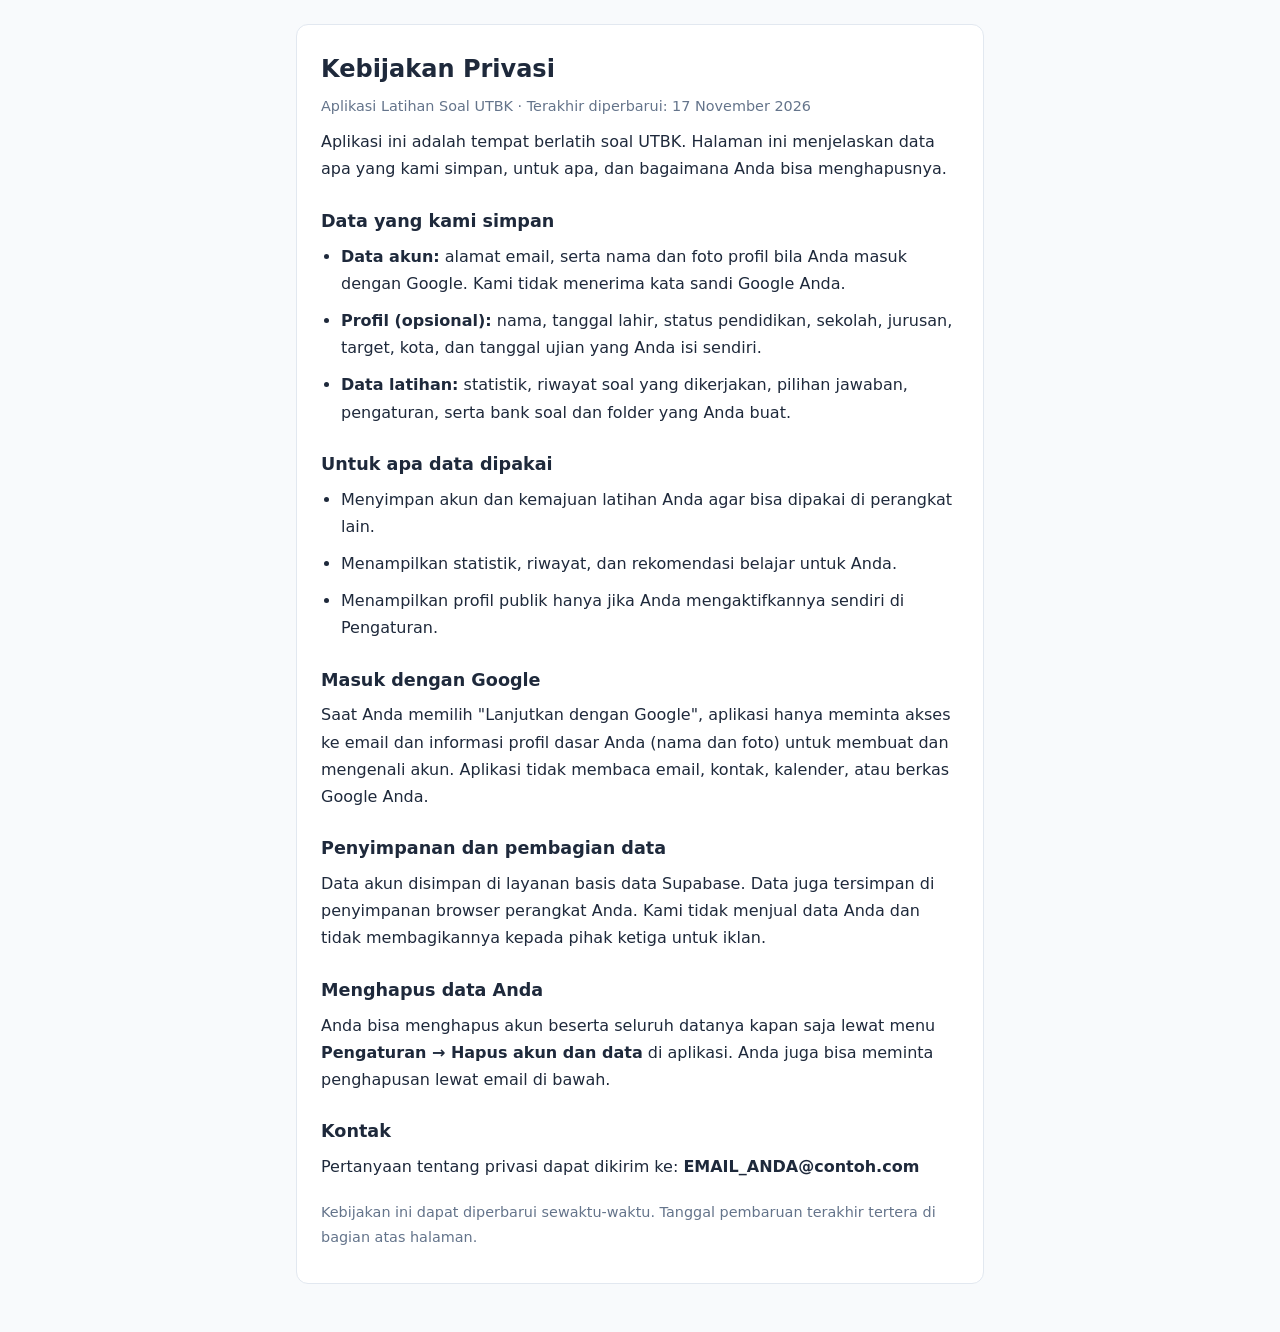
==== privasi.html @ 01bdd85f "Add files via upload" ====
<!DOCTYPE html>
<html lang="id">
<head>
<meta charset="UTF-8">
<meta name="viewport" content="width=device-width, initial-scale=1">
<title>Kebijakan Privasi - Latihan Soal UTBK</title>
<style>
  :root{--text:#1e293b;--muted:#64748b;--bg:#f8fafc;--card:#fff;--border:#e2e8f0;--primary:#2563eb}
  @media (prefers-color-scheme:dark){:root{--text:#e2e8f0;--muted:#94a3b8;--bg:#0f172a;--card:#1e293b;--border:#334155;--primary:#60a5fa}}
  *{box-sizing:border-box}
  body{margin:0;font-family:system-ui,-apple-system,"Segoe UI",Roboto,sans-serif;background:var(--bg);color:var(--text);line-height:1.7}
  main{max-width:720px;margin:0 auto;padding:24px 16px 48px}
  .card{background:var(--card);border:1px solid var(--border);border-radius:12px;padding:24px}
  h1{font-size:1.5rem;margin:0 0 4px}
  h2{font-size:1.1rem;margin:24px 0 6px}
  p,li{margin:0 0 10px}
  ul{padding-left:20px;margin:0 0 10px}
  .muted{color:var(--muted);font-size:.9rem}
  a{color:var(--primary)}
</style>
</head>
<body>
<main>
  <div class="card">
    <h1>Kebijakan Privasi</h1>
    <p class="muted">Aplikasi Latihan Soal UTBK &middot; Terakhir diperbarui: 17 November 2026</p>

    <p>Aplikasi ini adalah tempat berlatih soal UTBK. Halaman ini menjelaskan data apa yang kami simpan, untuk apa, dan bagaimana Anda bisa menghapusnya.</p>

    <h2>Data yang kami simpan</h2>
    <ul>
      <li><strong>Data akun:</strong> alamat email, serta nama dan foto profil bila Anda masuk dengan Google. Kami tidak menerima kata sandi Google Anda.</li>
      <li><strong>Profil (opsional):</strong> nama, tanggal lahir, status pendidikan, sekolah, jurusan, target, kota, dan tanggal ujian yang Anda isi sendiri.</li>
      <li><strong>Data latihan:</strong> statistik, riwayat soal yang dikerjakan, pilihan jawaban, pengaturan, serta bank soal dan folder yang Anda buat.</li>
    </ul>

    <h2>Untuk apa data dipakai</h2>
    <ul>
      <li>Menyimpan akun dan kemajuan latihan Anda agar bisa dipakai di perangkat lain.</li>
      <li>Menampilkan statistik, riwayat, dan rekomendasi belajar untuk Anda.</li>
      <li>Menampilkan profil publik hanya jika Anda mengaktifkannya sendiri di Pengaturan.</li>
    </ul>

    <h2>Masuk dengan Google</h2>
    <p>Saat Anda memilih "Lanjutkan dengan Google", aplikasi hanya meminta akses ke email dan informasi profil dasar Anda (nama dan foto) untuk membuat dan mengenali akun. Aplikasi tidak membaca email, kontak, kalender, atau berkas Google Anda.</p>

    <h2>Penyimpanan dan pembagian data</h2>
    <p>Data akun disimpan di layanan basis data Supabase. Data juga tersimpan di penyimpanan browser perangkat Anda. Kami tidak menjual data Anda dan tidak membagikannya kepada pihak ketiga untuk iklan.</p>

    <h2>Menghapus data Anda</h2>
    <p>Anda bisa menghapus akun beserta seluruh datanya kapan saja lewat menu <strong>Pengaturan &rarr; Hapus akun dan data</strong> di aplikasi. Anda juga bisa meminta penghapusan lewat email di bawah.</p>

    <h2>Kontak</h2>
    <p>Pertanyaan tentang privasi dapat dikirim ke: <strong>EMAIL_ANDA@contoh.com</strong></p>

    <p class="muted" style="margin-top:20px">Kebijakan ini dapat diperbarui sewaktu-waktu. Tanggal pembaruan terakhir tertera di bagian atas halaman.</p>
  </div>
</main>
</body>
</html>
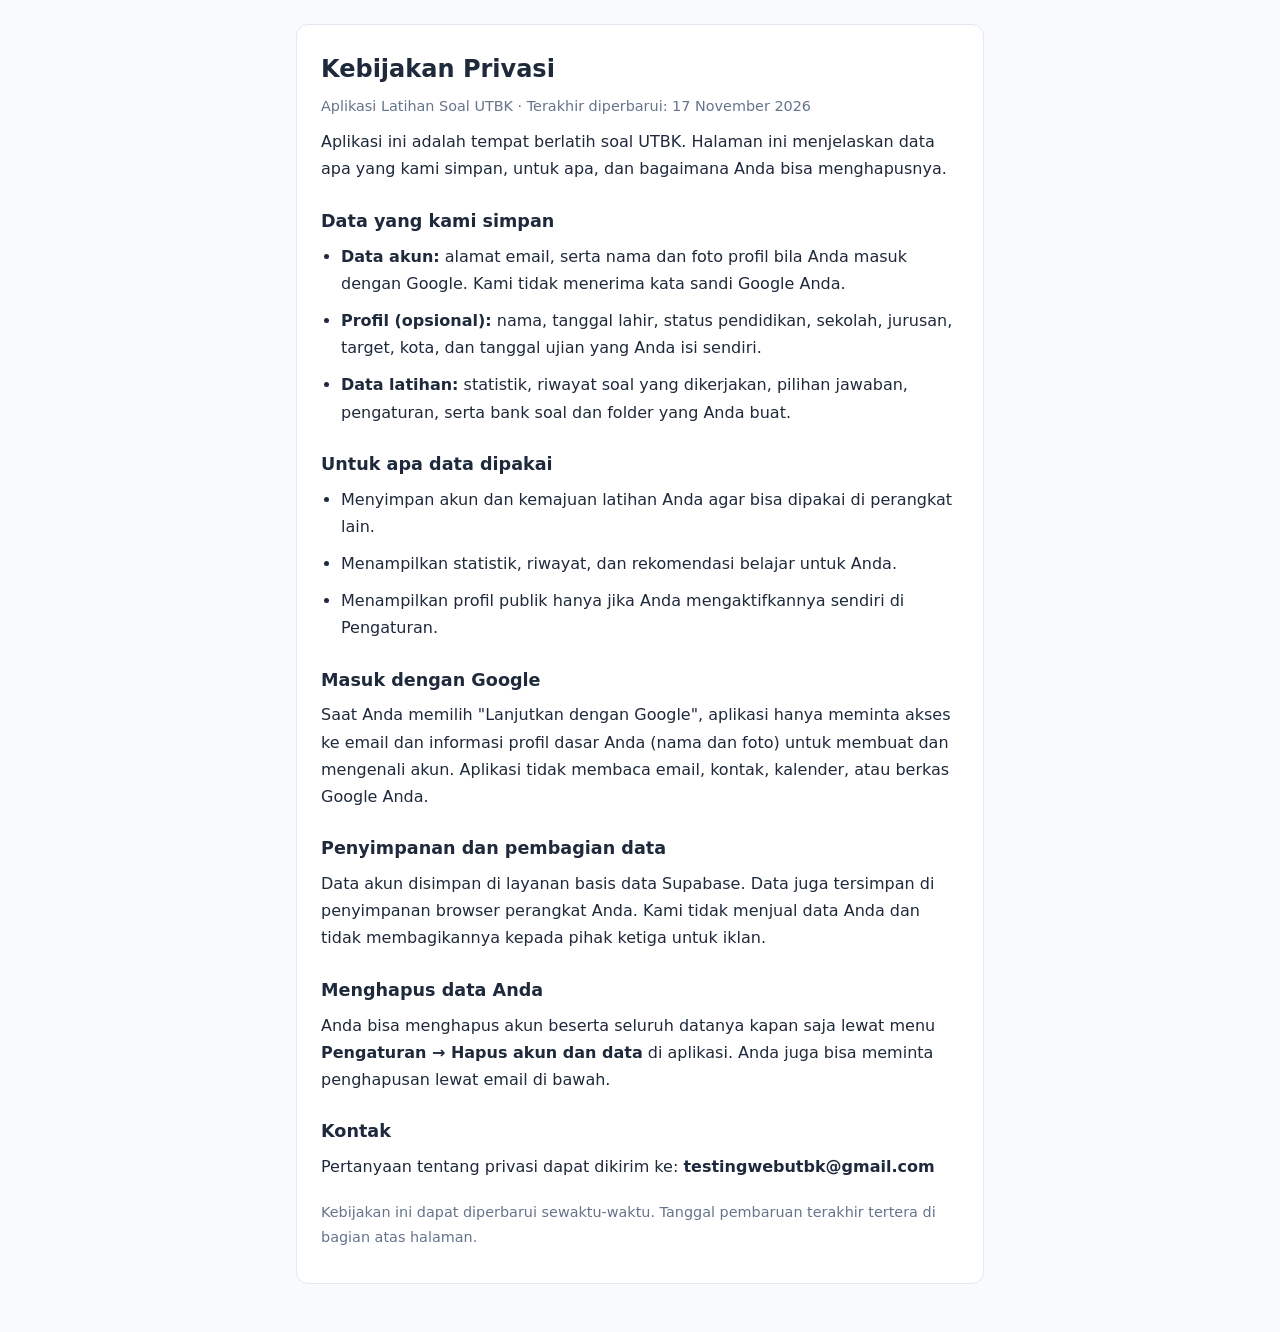
==== commit f8667b0a: "privasi.html" ====
--- a/privasi.html
+++ b/privasi.html
@@ -51,7 +51,7 @@
     <p>Anda bisa menghapus akun beserta seluruh datanya kapan saja lewat menu <strong>Pengaturan &rarr; Hapus akun dan data</strong> di aplikasi. Anda juga bisa meminta penghapusan lewat email di bawah.</p>
 
     <h2>Kontak</h2>
-    <p>Pertanyaan tentang privasi dapat dikirim ke: <strong>EMAIL_ANDA@contoh.com</strong></p>
+    <p>Pertanyaan tentang privasi dapat dikirim ke: <strong>testingwebutbk@gmail.com</strong></p>
 
     <p class="muted" style="margin-top:20px">Kebijakan ini dapat diperbarui sewaktu-waktu. Tanggal pembaruan terakhir tertera di bagian atas halaman.</p>
   </div>
